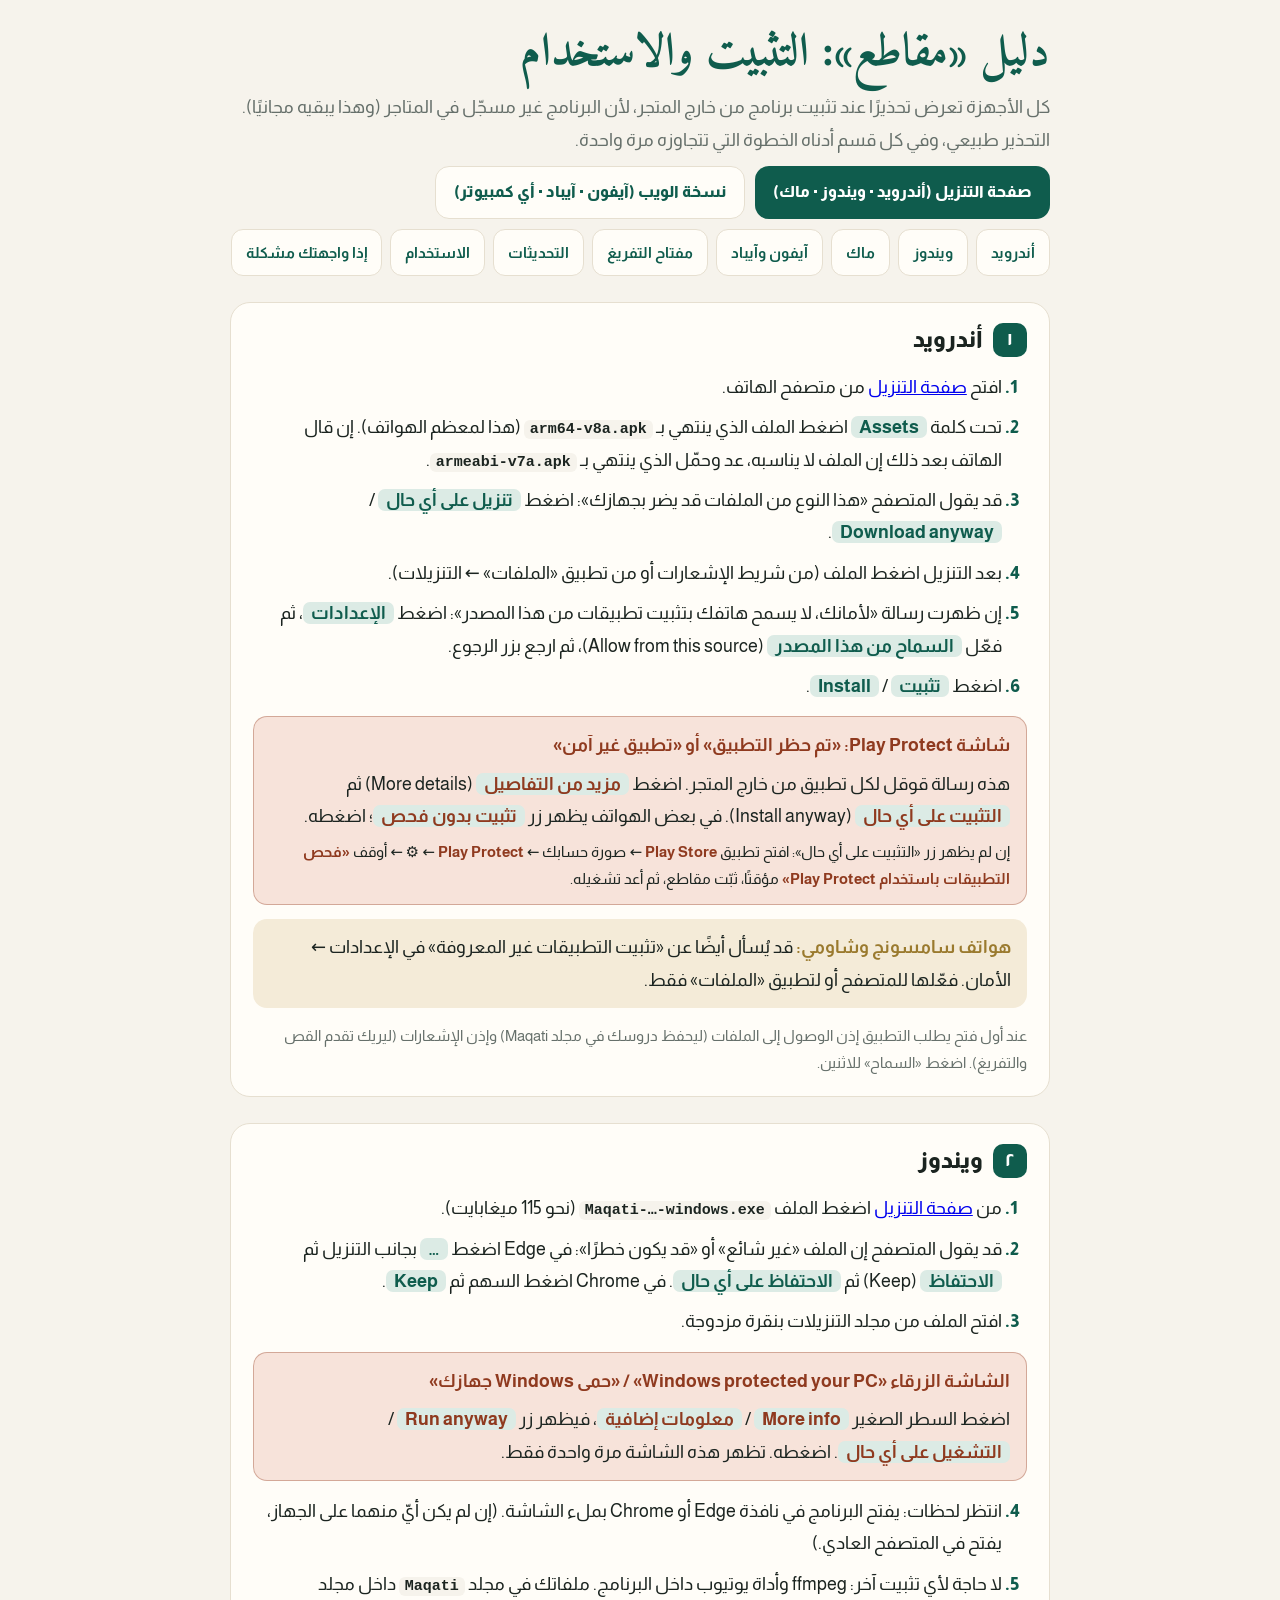
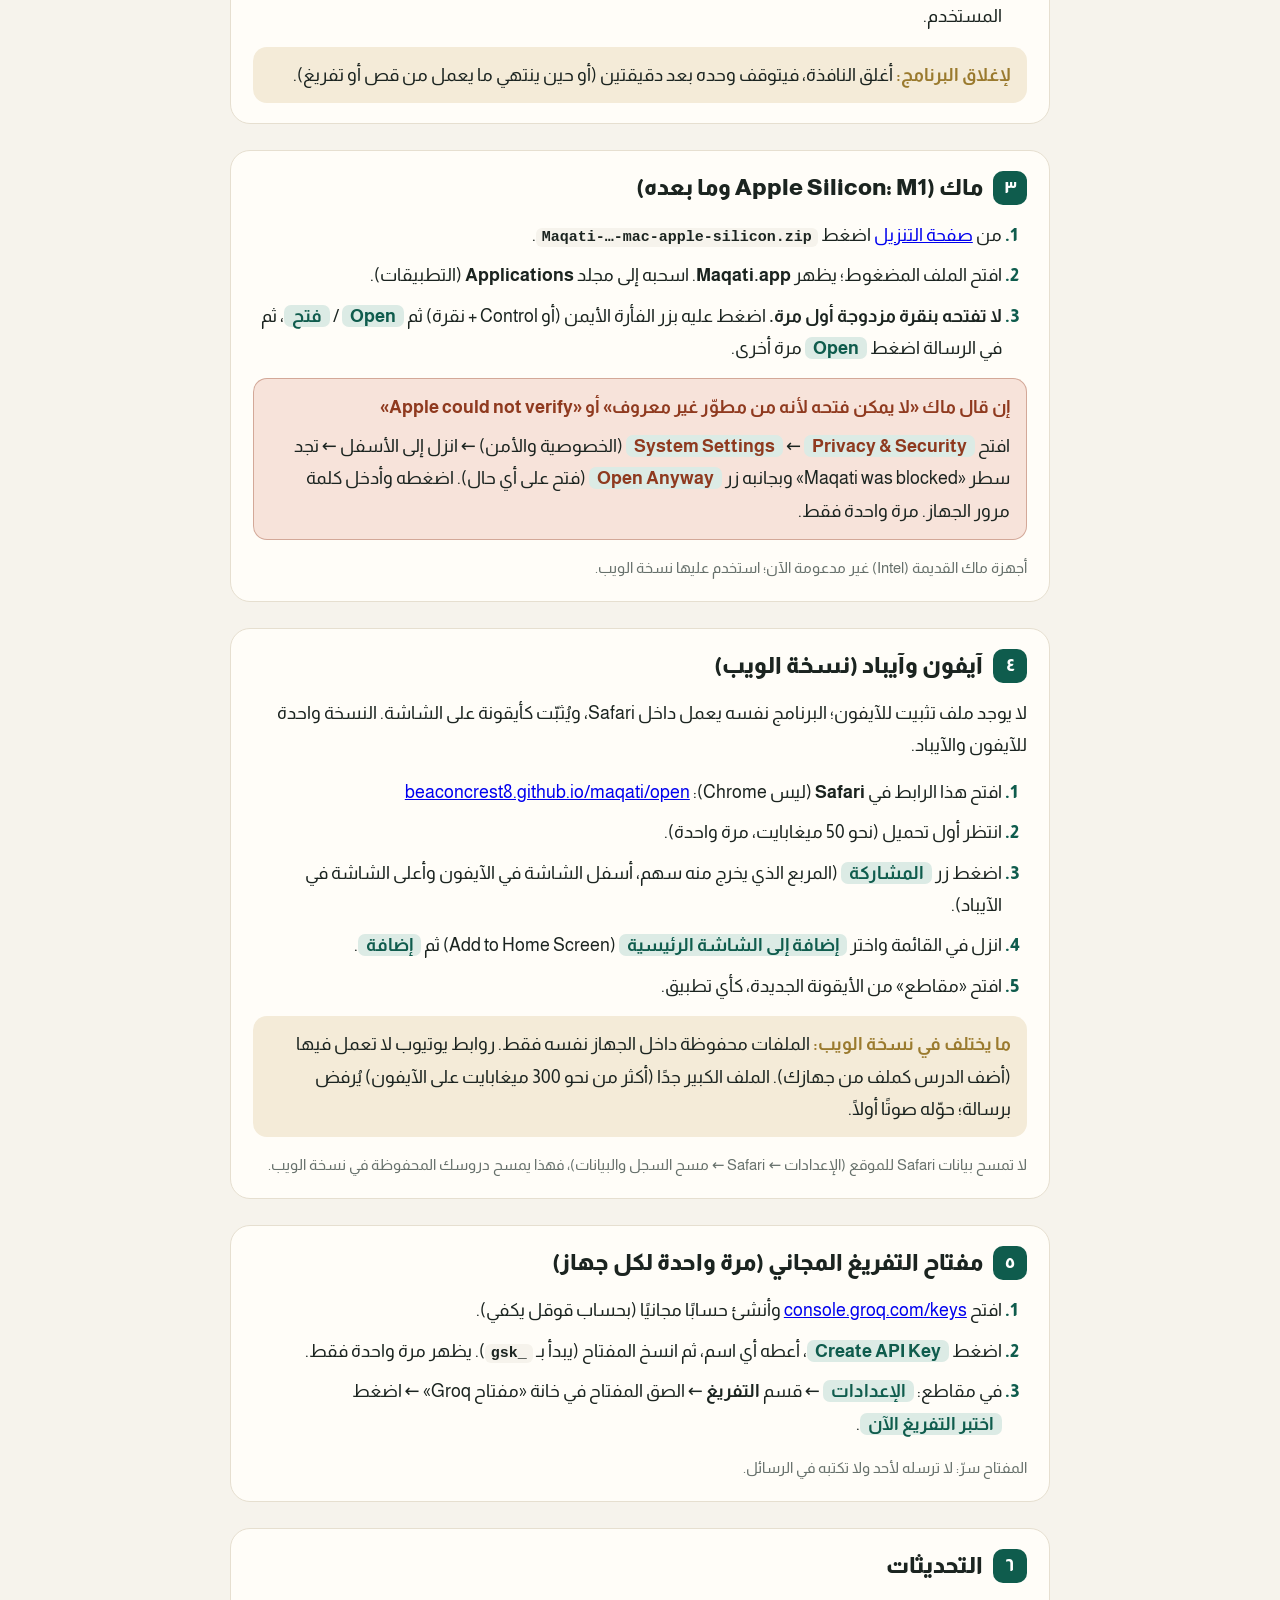
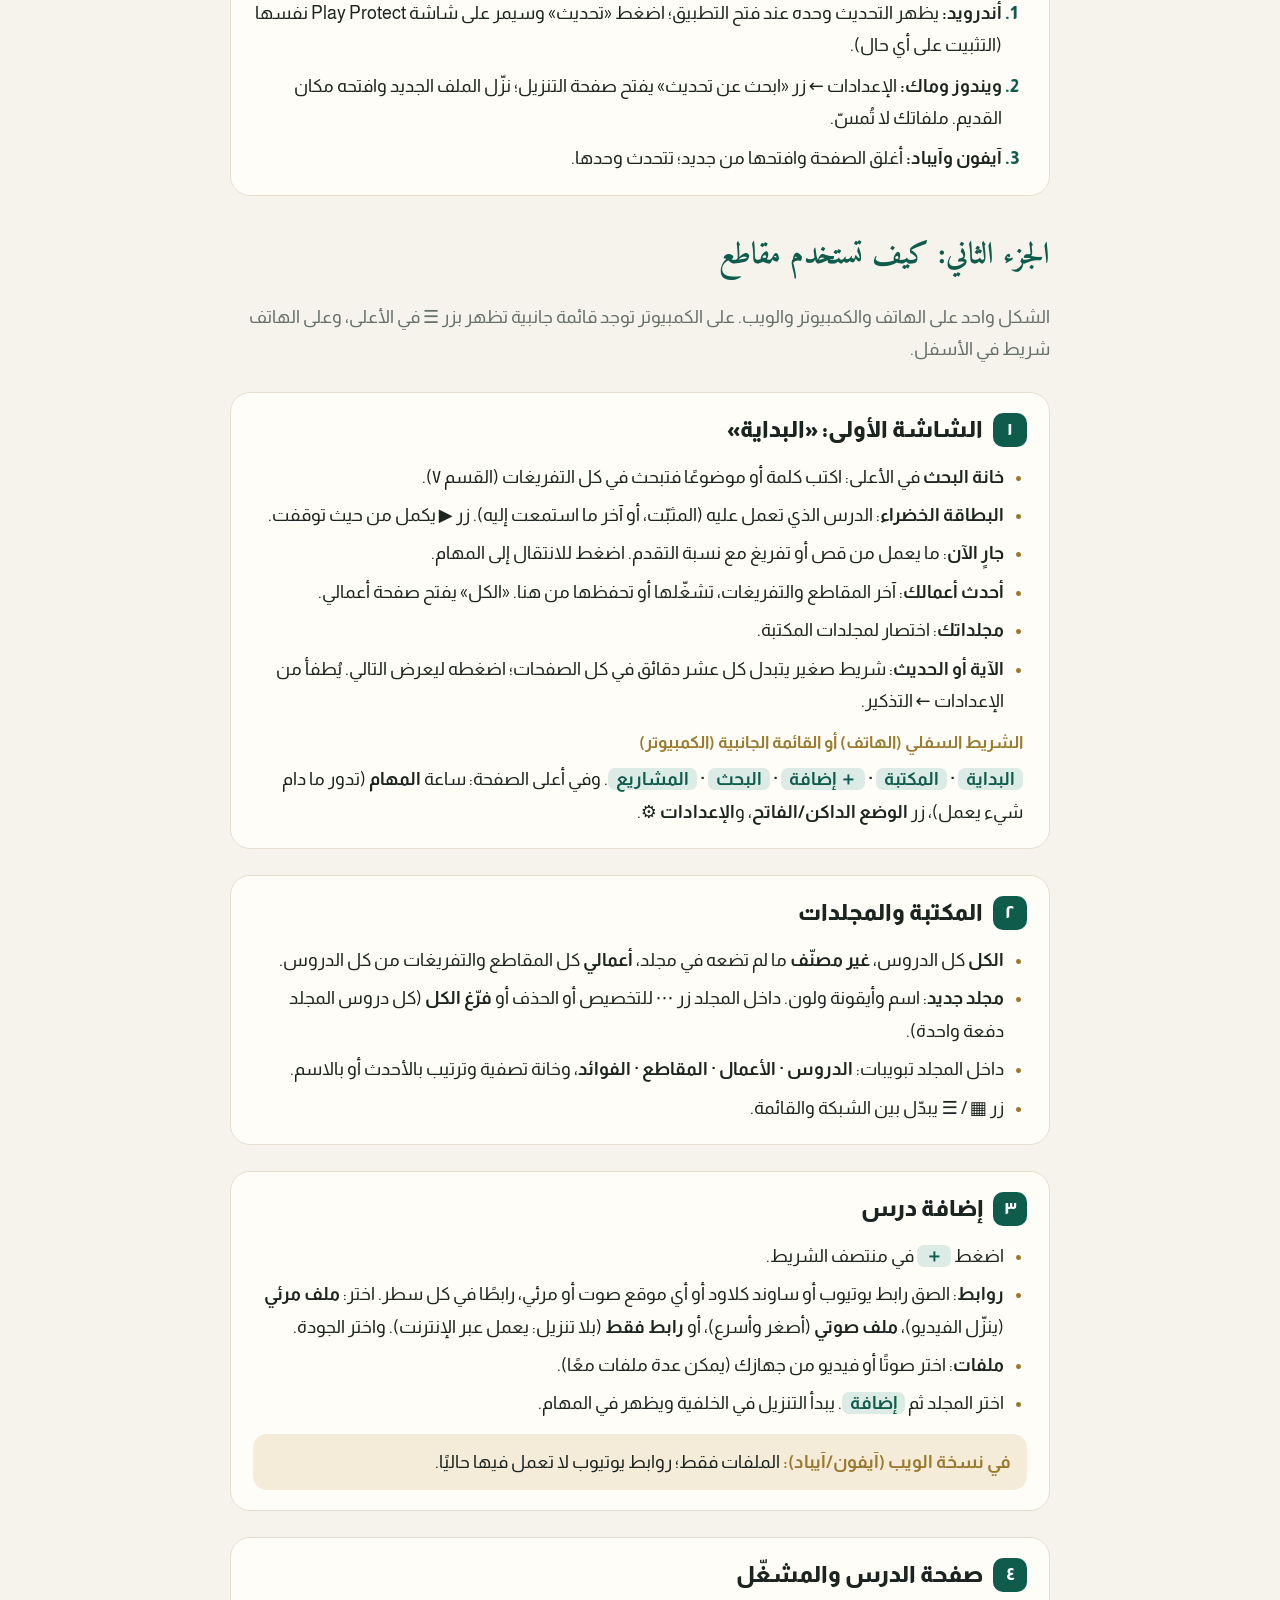
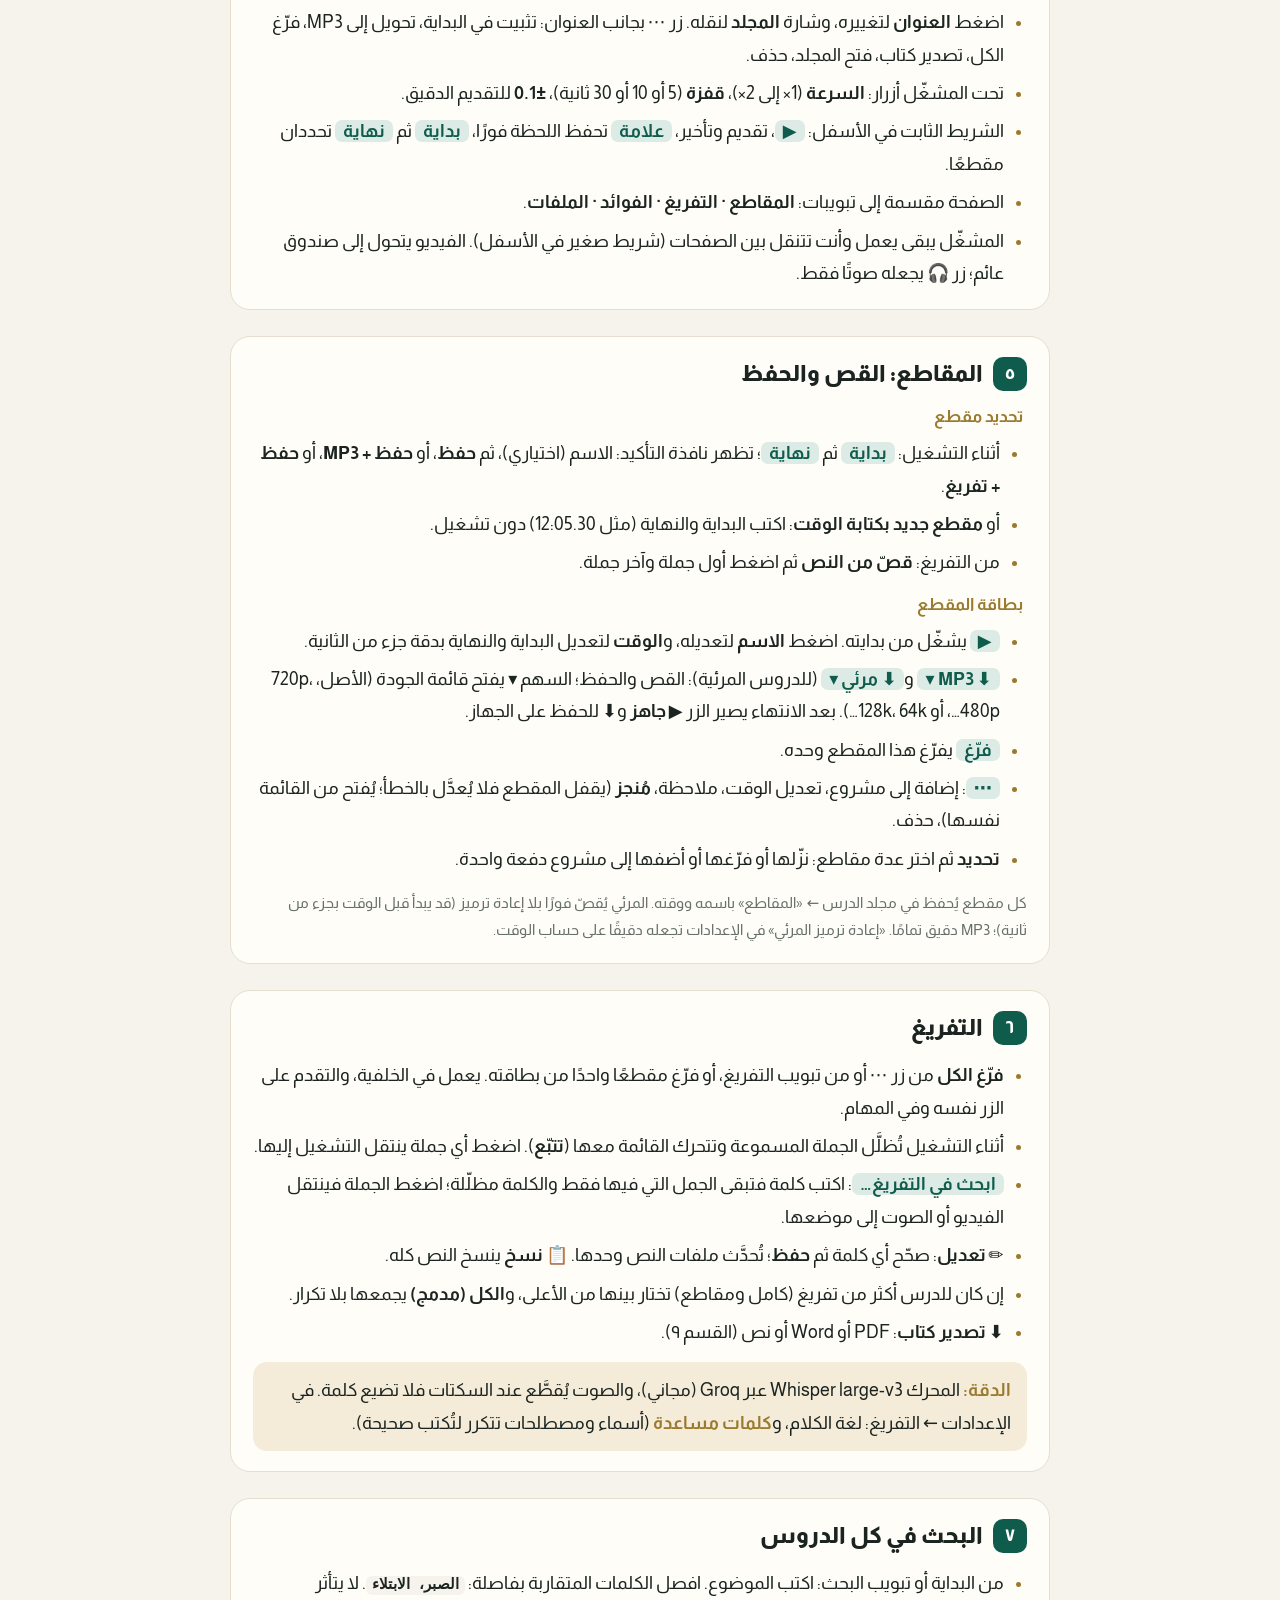
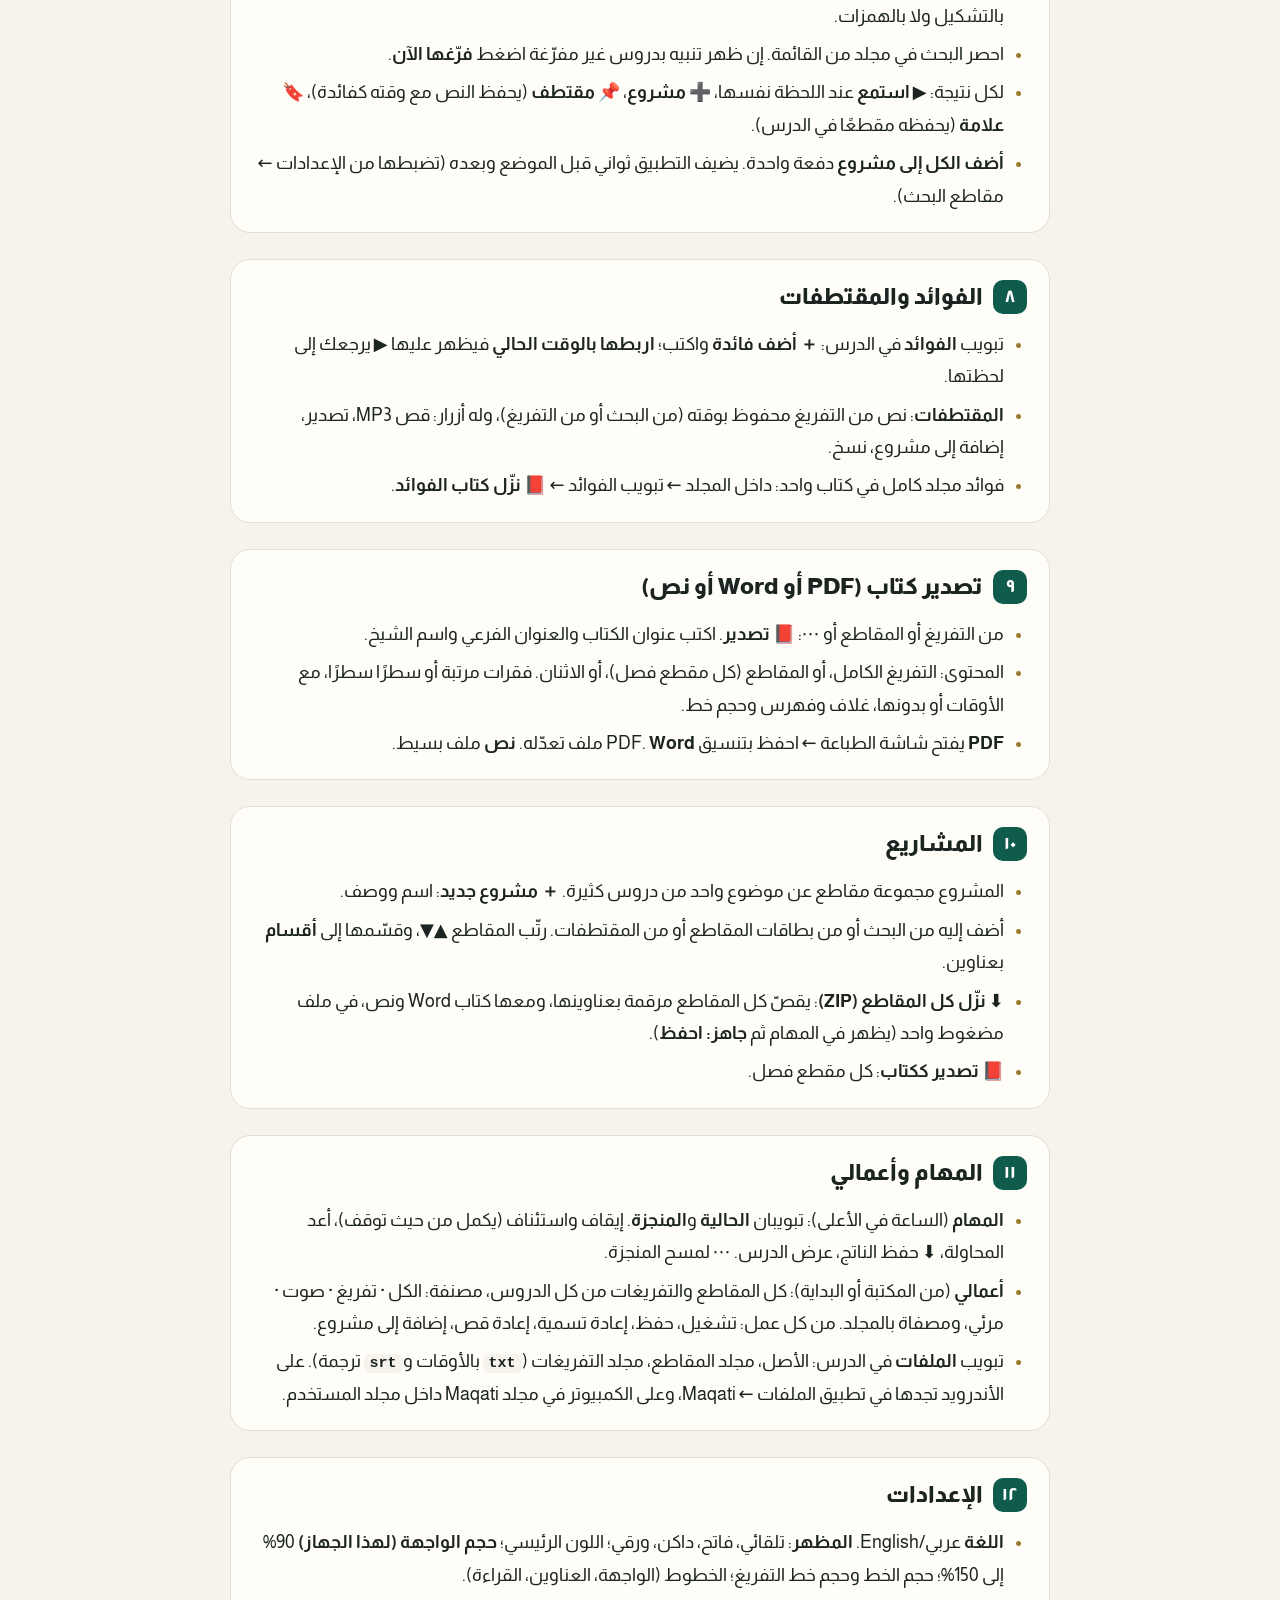
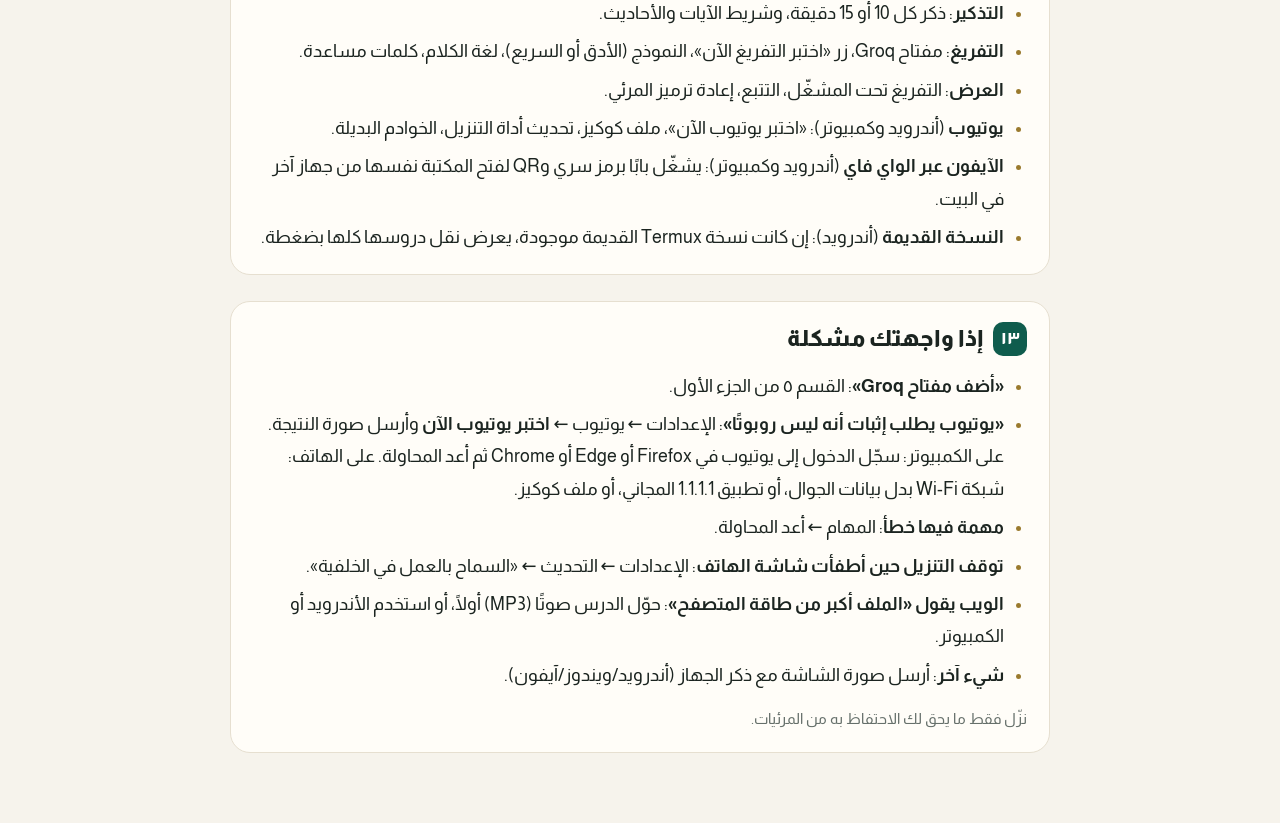
==== guide/index.html @ 5a67d8af "The install and usage guide, published at /guide/ Co-Authored-By: Claude Fable 5.1 <noreply@anthropi" ====
<!doctype html>
<html lang="ar" dir="rtl">
<head>
<meta charset="utf-8">
<meta name="viewport" content="width=device-width, initial-scale=1, viewport-fit=cover">
<link rel="icon" href="../open/static/icon-192.png">
<title>دليل مقاطع</title>
<link rel="stylesheet" href="https://fonts.googleapis.com/css2?family=Almarai:wght@400;700;800&family=Amiri:wght@700&display=swap">
<style>
html,body{margin:0}

/* layout: one reading column; one chapter per device, each a numbered list of taps, with the "warning screens" called out in their own boxes */
:root{--bg:#F6F3EC;--card:#FFFDF8;--ink:#1B2420;--mute:#66706B;--line:#E6DFD0;--acc:#0F5C4D;--acc-soft:#DCEBE5;--gold:#9A7A2E;--gold-soft:#F4EBD8;--warn:#8F3A1F;--warn-soft:#F7E3DA;
  --ui:"Almarai",system-ui,sans-serif;--disp:"Amiri","Traditional Arabic",serif;color-scheme:light}
body{background:var(--bg);color:var(--ink);font:400 18px/1.8 var(--ui);direction:rtl}
.wrap{max-width:820px;margin:0 auto;padding-block:26px 70px;padding-left:max(16px,env(safe-area-inset-left,0px));padding-right:max(16px,env(safe-area-inset-right,0px));display:grid;gap:26px}
h1{margin:0;font:700 clamp(32px,6vw,46px)/1.2 var(--disp);color:var(--acc);text-wrap:balance}
h2{margin:0;font:800 23px/1.3 var(--ui);display:flex;align-items:center;gap:10px}
h2 .n{width:34px;height:34px;border-radius:10px;background:var(--acc);color:#fff;display:grid;place-items:center;font-size:17px;flex:none}
h3{margin:0;font:700 17px/1.4 var(--ui);color:var(--gold)}
p{margin:0}.mute{color:var(--mute)}
.nav{display:flex;flex-wrap:wrap;gap:8px}
.nav a{padding:9px 14px;border-radius:12px;background:var(--card);border:1px solid var(--line);color:var(--acc);text-decoration:none;font-weight:700;font-size:15px}
section{background:var(--card);border:1px solid var(--line);border-radius:20px;padding:20px 22px;display:grid;gap:14px;scroll-margin-top:16px}
ol{margin:0;padding-inline-start:1.4em;display:grid;gap:8px}
ol li::marker{color:var(--acc);font-weight:800}
b.k{background:var(--acc-soft);color:var(--acc);border-radius:7px;padding:1px 8px;font-weight:700;white-space:nowrap}
.warn{background:var(--warn-soft);border:1px solid color-mix(in srgb,var(--warn) 35%,transparent);border-radius:14px;padding:12px 16px;display:grid;gap:6px}
.warn b{color:var(--warn)}
.tip{background:var(--gold-soft);border-radius:14px;padding:12px 16px}
.tip b{color:var(--gold)}
.btn{display:inline-flex;align-items:center;gap:8px;padding:11px 18px;border-radius:14px;background:var(--acc);color:#fff;text-decoration:none;font-weight:800;font-size:16px}
h2.part{font:700 30px/1.3 var(--disp);color:var(--acc);margin-top:14px}
h3{display:flex;align-items:center;gap:8px}
.sub{display:grid;gap:8px;padding-inline-start:4px}
ul{margin:0;padding-inline-start:1.3em;display:grid;gap:6px}
ul li::marker{color:var(--gold)}
.btn.alt{background:var(--card);color:var(--acc);border:1px solid var(--line)}
.btns{display:flex;flex-wrap:wrap;gap:10px}
code{font:600 15px ui-monospace,monospace;direction:ltr;unicode-bidi:isolate;background:var(--bg);padding:1px 6px;border-radius:6px}
.small{font-size:15px}
</style>
</head>
<body>
<div class="wrap">
<header style="display:grid;gap:10px">
  <h1>دليل «مقاطع»: التثبيت والاستخدام</h1>
  <p class="mute">كل الأجهزة تعرض تحذيرًا عند تثبيت برنامج من خارج المتجر، لأن البرنامج غير مسجّل في المتاجر (وهذا يبقيه مجانيًا). التحذير طبيعي، وفي كل قسم أدناه الخطوة التي تتجاوزه مرة واحدة.</p>
  <div class="btns"><a class="btn" href="https://github.com/beaconcrest8/maqati/releases/latest">صفحة التنزيل (أندرويد · ويندوز · ماك)</a><a class="btn alt" href="https://beaconcrest8.github.io/maqati/open/">نسخة الويب (آيفون · آيباد · أي كمبيوتر)</a></div>
  <nav class="nav"><a href="#android">أندرويد</a><a href="#windows">ويندوز</a><a href="#mac">ماك</a><a href="#iphone">آيفون وآيباد</a><a href="#groq">مفتاح التفريغ</a><a href="#update">التحديثات</a><a href="#use">الاستخدام</a><a href="#tips">إذا واجهتك مشكلة</a></nav>
</header>

<section id="android">
  <h2><span class="n">١</span>أندرويد</h2>
  <ol>
    <li>افتح <a href="https://github.com/beaconcrest8/maqati/releases/latest">صفحة التنزيل</a> من متصفح الهاتف.</li>
    <li>تحت كلمة <b class="k">Assets</b> اضغط الملف الذي ينتهي بـ <code>arm64-v8a.apk</code> (هذا لمعظم الهواتف). إن قال الهاتف بعد ذلك إن الملف لا يناسبه، عد وحمّل الذي ينتهي بـ <code>armeabi-v7a.apk</code>.</li>
    <li>قد يقول المتصفح «هذا النوع من الملفات قد يضر بجهازك»: اضغط <b class="k">تنزيل على أي حال</b> / <b class="k">Download anyway</b>.</li>
    <li>بعد التنزيل اضغط الملف (من شريط الإشعارات أو من تطبيق «الملفات» ← التنزيلات).</li>
    <li>إن ظهرت رسالة «لأمانك، لا يسمح هاتفك بتثبيت تطبيقات من هذا المصدر»: اضغط <b class="k">الإعدادات</b>، ثم فعّل <b class="k">السماح من هذا المصدر</b> (Allow from this source)، ثم ارجع بزر الرجوع.</li>
    <li>اضغط <b class="k">تثبيت</b> / <b class="k">Install</b>.</li>
  </ol>
  <div class="warn"><b>شاشة Play Protect: «تم حظر التطبيق» أو «تطبيق غير آمن»</b>
    <p>هذه رسالة قوقل لكل تطبيق من خارج المتجر. اضغط <b class="k">مزيد من التفاصيل</b> (More details) ثم <b class="k">التثبيت على أي حال</b> (Install anyway). في بعض الهواتف يظهر زر <b class="k">تثبيت بدون فحص</b>؛ اضغطه.</p>
    <p class="small">إن لم يظهر زر «التثبيت على أي حال»: افتح تطبيق <b>Play Store</b> ← صورة حسابك ← <b>Play Protect</b> ← ⚙️ ← أوقف <b>«فحص التطبيقات باستخدام Play Protect»</b> مؤقتًا، ثبّت مقاطع، ثم أعد تشغيله.</p></div>
  <div class="tip"><b>هواتف سامسونج وشاومي:</b> قد يُسأل أيضًا عن «تثبيت التطبيقات غير المعروفة» في الإعدادات ← الأمان. فعّلها للمتصفح أو لتطبيق «الملفات» فقط.</div>
  <p class="small mute">عند أول فتح يطلب التطبيق إذن الوصول إلى الملفات (ليحفظ دروسك في مجلد Maqati) وإذن الإشعارات (ليريك تقدم القص والتفريغ). اضغط «السماح» للاثنين.</p>
</section>

<section id="windows">
  <h2><span class="n">٢</span>ويندوز</h2>
  <ol>
    <li>من <a href="https://github.com/beaconcrest8/maqati/releases/latest">صفحة التنزيل</a> اضغط الملف <code>Maqati-…-windows.exe</code> (نحو 115 ميغابايت).</li>
    <li>قد يقول المتصفح إن الملف «غير شائع» أو «قد يكون خطرًا»: في Edge اضغط <b class="k">…</b> بجانب التنزيل ثم <b class="k">الاحتفاظ</b> (Keep) ثم <b class="k">الاحتفاظ على أي حال</b>. في Chrome اضغط السهم ثم <b class="k">Keep</b>.</li>
    <li>افتح الملف من مجلد التنزيلات بنقرة مزدوجة.</li>
  </ol>
  <div class="warn"><b>الشاشة الزرقاء «Windows protected your PC» / «حمى Windows جهازك»</b>
    <p>اضغط السطر الصغير <b class="k">More info</b> / <b class="k">معلومات إضافية</b>، فيظهر زر <b class="k">Run anyway</b> / <b class="k">التشغيل على أي حال</b>. اضغطه. تظهر هذه الشاشة مرة واحدة فقط.</p></div>
  <ol start="4">
    <li>انتظر لحظات: يفتح البرنامج في نافذة Edge أو Chrome بملء الشاشة. (إن لم يكن أيّ منهما على الجهاز، يفتح في المتصفح العادي.)</li>
    <li>لا حاجة لأي تثبيت آخر: ffmpeg وأداة يوتيوب داخل البرنامج. ملفاتك في مجلد <code>Maqati</code> داخل مجلد المستخدم.</li>
  </ol>
  <div class="tip"><b>لإغلاق البرنامج:</b> أغلق النافذة، فيتوقف وحده بعد دقيقتين (أو حين ينتهي ما يعمل من قص أو تفريغ).</div>
</section>

<section id="mac">
  <h2><span class="n">٣</span>ماك (Apple Silicon: M1 وما بعده)</h2>
  <ol>
    <li>من <a href="https://github.com/beaconcrest8/maqati/releases/latest">صفحة التنزيل</a> اضغط <code>Maqati-…-mac-apple-silicon.zip</code>.</li>
    <li>افتح الملف المضغوط؛ يظهر <b>Maqati.app</b>. اسحبه إلى مجلد <b>Applications</b> (التطبيقات).</li>
    <li><b>لا تفتحه بنقرة مزدوجة أول مرة.</b> اضغط عليه بزر الفأرة الأيمن (أو Control + نقرة) ثم <b class="k">Open</b> / <b class="k">فتح</b>، ثم في الرسالة اضغط <b class="k">Open</b> مرة أخرى.</li>
  </ol>
  <div class="warn"><b>إن قال ماك «لا يمكن فتحه لأنه من مطوّر غير معروف» أو «Apple could not verify»</b>
    <p>افتح <b class="k">System Settings</b> ← <b class="k">Privacy &amp; Security</b> (الخصوصية والأمن) ← انزل إلى الأسفل ← تجد سطر «Maqati was blocked» وبجانبه زر <b class="k">Open Anyway</b> (فتح على أي حال). اضغطه وأدخل كلمة مرور الجهاز. مرة واحدة فقط.</p></div>
  <p class="small mute">أجهزة ماك القديمة (Intel) غير مدعومة الآن؛ استخدم عليها نسخة الويب.</p>
</section>

<section id="iphone">
  <h2><span class="n">٤</span>آيفون وآيباد (نسخة الويب)</h2>
  <p>لا يوجد ملف تثبيت للآيفون؛ البرنامج نفسه يعمل داخل Safari، ويُثبّت كأيقونة على الشاشة. النسخة واحدة للآيفون والآيباد.</p>
  <ol>
    <li>افتح هذا الرابط في <b>Safari</b> (ليس Chrome): <a href="https://beaconcrest8.github.io/maqati/open/">beaconcrest8.github.io/maqati/open</a></li>
    <li>انتظر أول تحميل (نحو 50 ميغابايت، مرة واحدة).</li>
    <li>اضغط زر <b class="k">المشاركة</b> (المربع الذي يخرج منه سهم، أسفل الشاشة في الآيفون وأعلى الشاشة في الآيباد).</li>
    <li>انزل في القائمة واختر <b class="k">إضافة إلى الشاشة الرئيسية</b> (Add to Home Screen) ثم <b class="k">إضافة</b>.</li>
    <li>افتح «مقاطع» من الأيقونة الجديدة، كأي تطبيق.</li>
  </ol>
  <div class="tip"><b>ما يختلف في نسخة الويب:</b> الملفات محفوظة داخل الجهاز نفسه فقط. روابط يوتيوب لا تعمل فيها (أضف الدرس كملف من جهازك). الملف الكبير جدًا (أكثر من نحو 300 ميغابايت على الآيفون) يُرفض برسالة؛ حوّله صوتًا أولًا.</div>
  <p class="small mute">لا تمسح بيانات Safari للموقع (الإعدادات ← Safari ← مسح السجل والبيانات)، فهذا يمسح دروسك المحفوظة في نسخة الويب.</p>
</section>

<section id="groq">
  <h2><span class="n">٥</span>مفتاح التفريغ المجاني (مرة واحدة لكل جهاز)</h2>
  <ol>
    <li>افتح <a href="https://console.groq.com/keys">console.groq.com/keys</a> وأنشئ حسابًا مجانيًا (بحساب قوقل يكفي).</li>
    <li>اضغط <b class="k">Create API Key</b>، أعطه أي اسم، ثم انسخ المفتاح (يبدأ بـ <code>gsk_</code>). يظهر مرة واحدة فقط.</li>
    <li>في مقاطع: <b class="k">الإعدادات</b> ← قسم <b>التفريغ</b> ← الصق المفتاح في خانة «مفتاح Groq» ← اضغط <b class="k">اختبر التفريغ الآن</b>.</li>
  </ol>
  <p class="small mute">المفتاح سرّ: لا ترسله لأحد ولا تكتبه في الرسائل.</p>
</section>

<section id="update">
  <h2><span class="n">٦</span>التحديثات</h2>
  <ol>
    <li><b>أندرويد:</b> يظهر التحديث وحده عند فتح التطبيق؛ اضغط «تحديث» وسيمر على شاشة Play Protect نفسها (التثبيت على أي حال).</li>
    <li><b>ويندوز وماك:</b> الإعدادات ← زر «ابحث عن تحديث» يفتح صفحة التنزيل؛ نزّل الملف الجديد وافتحه مكان القديم. ملفاتك لا تُمسّ.</li>
    <li><b>آيفون وآيباد:</b> أغلق الصفحة وافتحها من جديد؛ تتحدث وحدها.</li>
  </ol>
</section>

<h2 class="part" id="use">الجزء الثاني: كيف تستخدم مقاطع</h2>
<p class="mute">الشكل واحد على الهاتف والكمبيوتر والويب. على الكمبيوتر توجد قائمة جانبية تظهر بزر ☰ في الأعلى، وعلى الهاتف شريط في الأسفل.</p>

<section id="u1">
  <h2><span class="n">١</span>الشاشة الأولى: «البداية»</h2>
  <ul>
    <li><b>خانة البحث</b> في الأعلى: اكتب كلمة أو موضوعًا فتبحث في كل التفريغات (القسم ٧).</li>
    <li><b>البطاقة الخضراء</b>: الدرس الذي تعمل عليه (المثبّت، أو آخر ما استمعت إليه). زر ▶ يكمل من حيث توقفت.</li>
    <li><b>جارٍ الآن</b>: ما يعمل من قص أو تفريغ مع نسبة التقدم. اضغط للانتقال إلى المهام.</li>
    <li><b>أحدث أعمالك</b>: آخر المقاطع والتفريغات، تشغّلها أو تحفظها من هنا. «الكل» يفتح صفحة أعمالي.</li>
    <li><b>مجلداتك</b>: اختصار لمجلدات المكتبة.</li>
    <li><b>الآية أو الحديث</b>: شريط صغير يتبدل كل عشر دقائق في كل الصفحات؛ اضغطه ليعرض التالي. يُطفأ من الإعدادات ← التذكير.</li>
  </ul>
  <div class="sub"><h3>الشريط السفلي (الهاتف) أو القائمة الجانبية (الكمبيوتر)</h3>
    <p><b class="k">البداية</b> · <b class="k">المكتبة</b> · <b class="k">＋ إضافة</b> · <b class="k">البحث</b> · <b class="k">المشاريع</b>. وفي أعلى الصفحة: ساعة <b>المهام</b> (تدور ما دام شيء يعمل)، زر <b>الوضع الداكن/الفاتح</b>، و<b>الإعدادات</b> ⚙️.</p></div>
</section>

<section id="u2">
  <h2><span class="n">٢</span>المكتبة والمجلدات</h2>
  <ul>
    <li><b>الكل</b> كل الدروس، <b>غير مصنّف</b> ما لم تضعه في مجلد، <b>أعمالي</b> كل المقاطع والتفريغات من كل الدروس.</li>
    <li><b>مجلد جديد</b>: اسم وأيقونة ولون. داخل المجلد زر ⋯ للتخصيص أو الحذف أو <b>فرّغ الكل</b> (كل دروس المجلد دفعة واحدة).</li>
    <li>داخل المجلد تبويبات: <b>الدروس</b> · <b>الأعمال</b> · <b>المقاطع</b> · <b>الفوائد</b>، وخانة تصفية وترتيب بالأحدث أو بالاسم.</li>
    <li>زر ▦ / ☰ يبدّل بين الشبكة والقائمة.</li>
  </ul>
</section>

<section id="u3">
  <h2><span class="n">٣</span>إضافة درس</h2>
  <ul>
    <li>اضغط <b class="k">＋</b> في منتصف الشريط.</li>
    <li><b>روابط</b>: الصق رابط يوتيوب أو ساوند كلاود أو أي موقع صوت أو مرئي، رابطًا في كل سطر. اختر: <b>ملف مرئي</b> (ينزّل الفيديو)، <b>ملف صوتي</b> (أصغر وأسرع)، أو <b>رابط فقط</b> (بلا تنزيل: يعمل عبر الإنترنت). واختر الجودة.</li>
    <li><b>ملفات</b>: اختر صوتًا أو فيديو من جهازك (يمكن عدة ملفات معًا).</li>
    <li>اختر المجلد ثم <b class="k">إضافة</b>. يبدأ التنزيل في الخلفية ويظهر في المهام.</li>
  </ul>
  <div class="tip"><b>في نسخة الويب (آيفون/آيباد):</b> الملفات فقط؛ روابط يوتيوب لا تعمل فيها حاليًا.</div>
</section>

<section id="u4">
  <h2><span class="n">٤</span>صفحة الدرس والمشغّل</h2>
  <ul>
    <li>اضغط <b>العنوان</b> لتغييره، وشارة <b>المجلد</b> لنقله. زر ⋯ بجانب العنوان: تثبيت في البداية، تحويل إلى MP3، فرّغ الكل، تصدير كتاب، فتح المجلد، حذف.</li>
    <li>تحت المشغّل أزرار: <b>السرعة</b> (1× إلى 2×)، <b>قفزة</b> (5 أو 10 أو 30 ثانية)، <b>±0.1</b> للتقديم الدقيق.</li>
    <li>الشريط الثابت في الأسفل: <b class="k">▶</b>، تقديم وتأخير، <b class="k">علامة</b> تحفظ اللحظة فورًا، <b class="k">بداية</b> ثم <b class="k">نهاية</b> تحددان مقطعًا.</li>
    <li>الصفحة مقسمة إلى تبويبات: <b>المقاطع</b> · <b>التفريغ</b> · <b>الفوائد</b> · <b>الملفات</b>.</li>
    <li>المشغّل يبقى يعمل وأنت تتنقل بين الصفحات (شريط صغير في الأسفل). الفيديو يتحول إلى صندوق عائم؛ زر 🎧 يجعله صوتًا فقط.</li>
  </ul>
</section>

<section id="u5">
  <h2><span class="n">٥</span>المقاطع: القص والحفظ</h2>
  <div class="sub"><h3>تحديد مقطع</h3>
    <ul>
      <li>أثناء التشغيل: <b class="k">بداية</b> ثم <b class="k">نهاية</b>؛ تظهر نافذة التأكيد: الاسم (اختياري)، ثم <b>حفظ</b>، أو <b>حفظ + MP3</b>، أو <b>حفظ + تفريغ</b>.</li>
      <li>أو <b>مقطع جديد بكتابة الوقت</b>: اكتب البداية والنهاية (مثل 12:05.30) دون تشغيل.</li>
      <li>من التفريغ: <b>قصّ من النص</b> ثم اضغط أول جملة وآخر جملة.</li>
    </ul></div>
  <div class="sub"><h3>بطاقة المقطع</h3>
    <ul>
      <li><b class="k">▶</b> يشغّل من بدايته. اضغط <b>الاسم</b> لتعديله، و<b>الوقت</b> لتعديل البداية والنهاية بدقة جزء من الثانية.</li>
      <li><b class="k">⬇ MP3 ▾</b> و<b class="k">⬇ مرئي ▾</b> (للدروس المرئية): القص والحفظ؛ السهم ▾ يفتح قائمة الجودة (الأصل، 720p، 480p…، أو 128k، 64k…). بعد الانتهاء يصير الزر <b>▶ جاهز</b> و⬇ للحفظ على الجهاز.</li>
      <li><b class="k">فرّغ</b> يفرّغ هذا المقطع وحده.</li>
      <li><b class="k">⋯</b>: إضافة إلى مشروع، تعديل الوقت، ملاحظة، <b>مُنجز</b> (يقفل المقطع فلا يُعدَّل بالخطأ؛ يُفتح من القائمة نفسها)، حذف.</li>
      <li><b>تحديد</b> ثم اختر عدة مقاطع: نزّلها أو فرّغها أو أضفها إلى مشروع دفعة واحدة.</li>
    </ul></div>
  <p class="small mute">كل مقطع يُحفظ في مجلد الدرس ← «المقاطع» باسمه ووقته. المرئي يُقصّ فورًا بلا إعادة ترميز (قد يبدأ قبل الوقت بجزء من ثانية)؛ MP3 دقيق تمامًا. «إعادة ترميز المرئي» في الإعدادات تجعله دقيقًا على حساب الوقت.</p>
</section>

<section id="u6">
  <h2><span class="n">٦</span>التفريغ</h2>
  <ul>
    <li><b>فرّغ الكل</b> من زر ⋯ أو من تبويب التفريغ، أو فرّغ مقطعًا واحدًا من بطاقته. يعمل في الخلفية، والتقدم على الزر نفسه وفي المهام.</li>
    <li>أثناء التشغيل تُظلَّل الجملة المسموعة وتتحرك القائمة معها (<b>تتبّع</b>). اضغط أي جملة ينتقل التشغيل إليها.</li>
    <li><b class="k">ابحث في التفريغ…</b>: اكتب كلمة فتبقى الجمل التي فيها فقط والكلمة مظلّلة؛ اضغط الجملة فينتقل الفيديو أو الصوت إلى موضعها.</li>
    <li><b>✏️ تعديل</b>: صحّح أي كلمة ثم <b>حفظ</b>؛ تُحدَّث ملفات النص وحدها. <b>📋 نسخ</b> ينسخ النص كله.</li>
    <li>إن كان للدرس أكثر من تفريغ (كامل ومقاطع) تختار بينها من الأعلى، و<b>الكل (مدمج)</b> يجمعها بلا تكرار.</li>
    <li><b>⬇ تصدير كتاب</b>: PDF أو Word أو نص (القسم ٩).</li>
  </ul>
  <div class="tip"><b>الدقة:</b> المحرك Whisper large-v3 عبر Groq (مجاني)، والصوت يُقطَّع عند السكتات فلا تضيع كلمة. في الإعدادات ← التفريغ: لغة الكلام، و<b>كلمات مساعدة</b> (أسماء ومصطلحات تتكرر لتُكتب صحيحة).</div>
</section>

<section id="u7">
  <h2><span class="n">٧</span>البحث في كل الدروس</h2>
  <ul>
    <li>من البداية أو تبويب البحث: اكتب الموضوع. افصل الكلمات المتقاربة بفاصلة: <code>الصبر، الابتلاء</code>. لا يتأثر بالتشكيل ولا بالهمزات.</li>
    <li>احصر البحث في مجلد من القائمة. إن ظهر تنبيه بدروس غير مفرّغة اضغط <b>فرّغها الآن</b>.</li>
    <li>لكل نتيجة: <b>▶ استمع</b> عند اللحظة نفسها، <b>➕ مشروع</b>، <b>📌 مقتطف</b> (يحفظ النص مع وقته كفائدة)، <b>🔖 علامة</b> (يحفظه مقطعًا في الدرس).</li>
    <li><b>أضف الكل إلى مشروع</b> دفعة واحدة. يضيف التطبيق ثواني قبل الموضع وبعده (تضبطها من الإعدادات ← مقاطع البحث).</li>
  </ul>
</section>

<section id="u8">
  <h2><span class="n">٨</span>الفوائد والمقتطفات</h2>
  <ul>
    <li>تبويب <b>الفوائد</b> في الدرس: <b>＋ أضف فائدة</b> واكتب؛ <b>اربطها بالوقت الحالي</b> فيظهر عليها ▶ يرجعك إلى لحظتها.</li>
    <li><b>المقتطفات</b>: نص من التفريغ محفوظ بوقته (من البحث أو من التفريغ)، وله أزرار: قص MP3، تصدير، إضافة إلى مشروع، نسخ.</li>
    <li>فوائد مجلد كامل في كتاب واحد: داخل المجلد ← تبويب الفوائد ← <b>📕 نزّل كتاب الفوائد</b>.</li>
  </ul>
</section>

<section id="u9">
  <h2><span class="n">٩</span>تصدير كتاب (PDF أو Word أو نص)</h2>
  <ul>
    <li>من التفريغ أو المقاطع أو ⋯: <b>📕 تصدير</b>. اكتب عنوان الكتاب والعنوان الفرعي واسم الشيخ.</li>
    <li>المحتوى: التفريغ الكامل، أو المقاطع (كل مقطع فصل)، أو الاثنان. فقرات مرتبة أو سطرًا سطرًا، مع الأوقات أو بدونها، غلاف وفهرس وحجم خط.</li>
    <li><b>PDF</b> يفتح شاشة الطباعة ← احفظ بتنسيق PDF. <b>Word</b> ملف تعدّله. <b>نص</b> ملف بسيط.</li>
  </ul>
</section>

<section id="u10">
  <h2><span class="n">١٠</span>المشاريع</h2>
  <ul>
    <li>المشروع مجموعة مقاطع عن موضوع واحد من دروس كثيرة. <b>＋ مشروع جديد</b>: اسم ووصف.</li>
    <li>أضف إليه من البحث أو من بطاقات المقاطع أو من المقتطفات. رتّب المقاطع ▲▼، وقسّمها إلى <b>أقسام</b> بعناوين.</li>
    <li><b>⬇ نزّل كل المقاطع (ZIP)</b>: يقصّ كل المقاطع مرقمة بعناوينها، ومعها كتاب Word ونص، في ملف مضغوط واحد (يظهر في المهام ثم <b>جاهز: احفظ</b>).</li>
    <li><b>📕 تصدير ككتاب</b>: كل مقطع فصل.</li>
  </ul>
</section>

<section id="u11">
  <h2><span class="n">١١</span>المهام وأعمالي</h2>
  <ul>
    <li><b>المهام</b> (الساعة في الأعلى): تبويبان <b>الحالية</b> و<b>المنجزة</b>. إيقاف واستئناف (يكمل من حيث توقف)، أعد المحاولة، ⬇ حفظ الناتج، عرض الدرس. ⋯ لمسح المنجزة.</li>
    <li><b>أعمالي</b> (من المكتبة أو البداية): كل المقاطع والتفريغات من كل الدروس، مصنفة: الكل · تفريغ · صوت · مرئي، ومصفاة بالمجلد. من كل عمل: تشغيل، حفظ، إعادة تسمية، إعادة قص، إضافة إلى مشروع.</li>
    <li>تبويب <b>الملفات</b> في الدرس: الأصل، مجلد المقاطع، مجلد التفريغات (<code>txt</code> بالأوقات و<code>srt</code> ترجمة). على الأندرويد تجدها في تطبيق الملفات ← Maqati، وعلى الكمبيوتر في مجلد Maqati داخل مجلد المستخدم.</li>
  </ul>
</section>

<section id="u12">
  <h2><span class="n">١٢</span>الإعدادات</h2>
  <ul>
    <li><b>اللغة</b> عربي/English. <b>المظهر</b>: تلقائي، فاتح، داكن، ورقي؛ اللون الرئيسي؛ <b>حجم الواجهة (لهذا الجهاز)</b> 90% إلى 150%؛ حجم الخط وحجم خط التفريغ؛ الخطوط (الواجهة، العناوين، القراءة).</li>
    <li><b>التذكير</b>: ذكر كل 10 أو 15 دقيقة، وشريط الآيات والأحاديث.</li>
    <li><b>التفريغ</b>: مفتاح Groq، زر «اختبر التفريغ الآن»، النموذج (الأدق أو السريع)، لغة الكلام، كلمات مساعدة.</li>
    <li><b>العرض</b>: التفريغ تحت المشغّل، التتبع، إعادة ترميز المرئي.</li>
    <li><b>يوتيوب</b> (أندرويد وكمبيوتر): «اختبر يوتيوب الآن»، ملف كوكيز، تحديث أداة التنزيل، الخوادم البديلة.</li>
    <li><b>الآيفون عبر الواي فاي</b> (أندرويد وكمبيوتر): يشغّل بابًا برمز سري وQR لفتح المكتبة نفسها من جهاز آخر في البيت.</li>
    <li><b>النسخة القديمة</b> (أندرويد): إن كانت نسخة Termux القديمة موجودة، يعرض نقل دروسها كلها بضغطة.</li>
  </ul>
</section>

<section id="tips">
  <h2><span class="n">١٣</span>إذا واجهتك مشكلة</h2>
  <ul>
    <li><b>«أضف مفتاح Groq»</b>: القسم ٥ من الجزء الأول.</li>
    <li><b>«يوتيوب يطلب إثبات أنه ليس روبوتًا»</b>: الإعدادات ← يوتيوب ← <b>اختبر يوتيوب الآن</b> وأرسل صورة النتيجة. على الكمبيوتر: سجّل الدخول إلى يوتيوب في Firefox أو Edge أو Chrome ثم أعد المحاولة. على الهاتف: شبكة Wi-Fi بدل بيانات الجوال، أو تطبيق 1.1.1.1 المجاني، أو ملف كوكيز.</li>
    <li><b>مهمة فيها خطأ</b>: المهام ← أعد المحاولة.</li>
    <li><b>توقف التنزيل حين أطفأت شاشة الهاتف</b>: الإعدادات ← التحديث ← «السماح بالعمل في الخلفية».</li>
    <li><b>الويب يقول «الملف أكبر من طاقة المتصفح»</b>: حوّل الدرس صوتًا (MP3) أولًا، أو استخدم الأندرويد أو الكمبيوتر.</li>
    <li><b>شيء آخر</b>: أرسل صورة الشاشة مع ذكر الجهاز (أندرويد/ويندوز/آيفون).</li>
  </ul>
  <p class="small mute">نزّل فقط ما يحق لك الاحتفاظ به من المرئيات.</p>
</section>
</div>
</body>
</html>
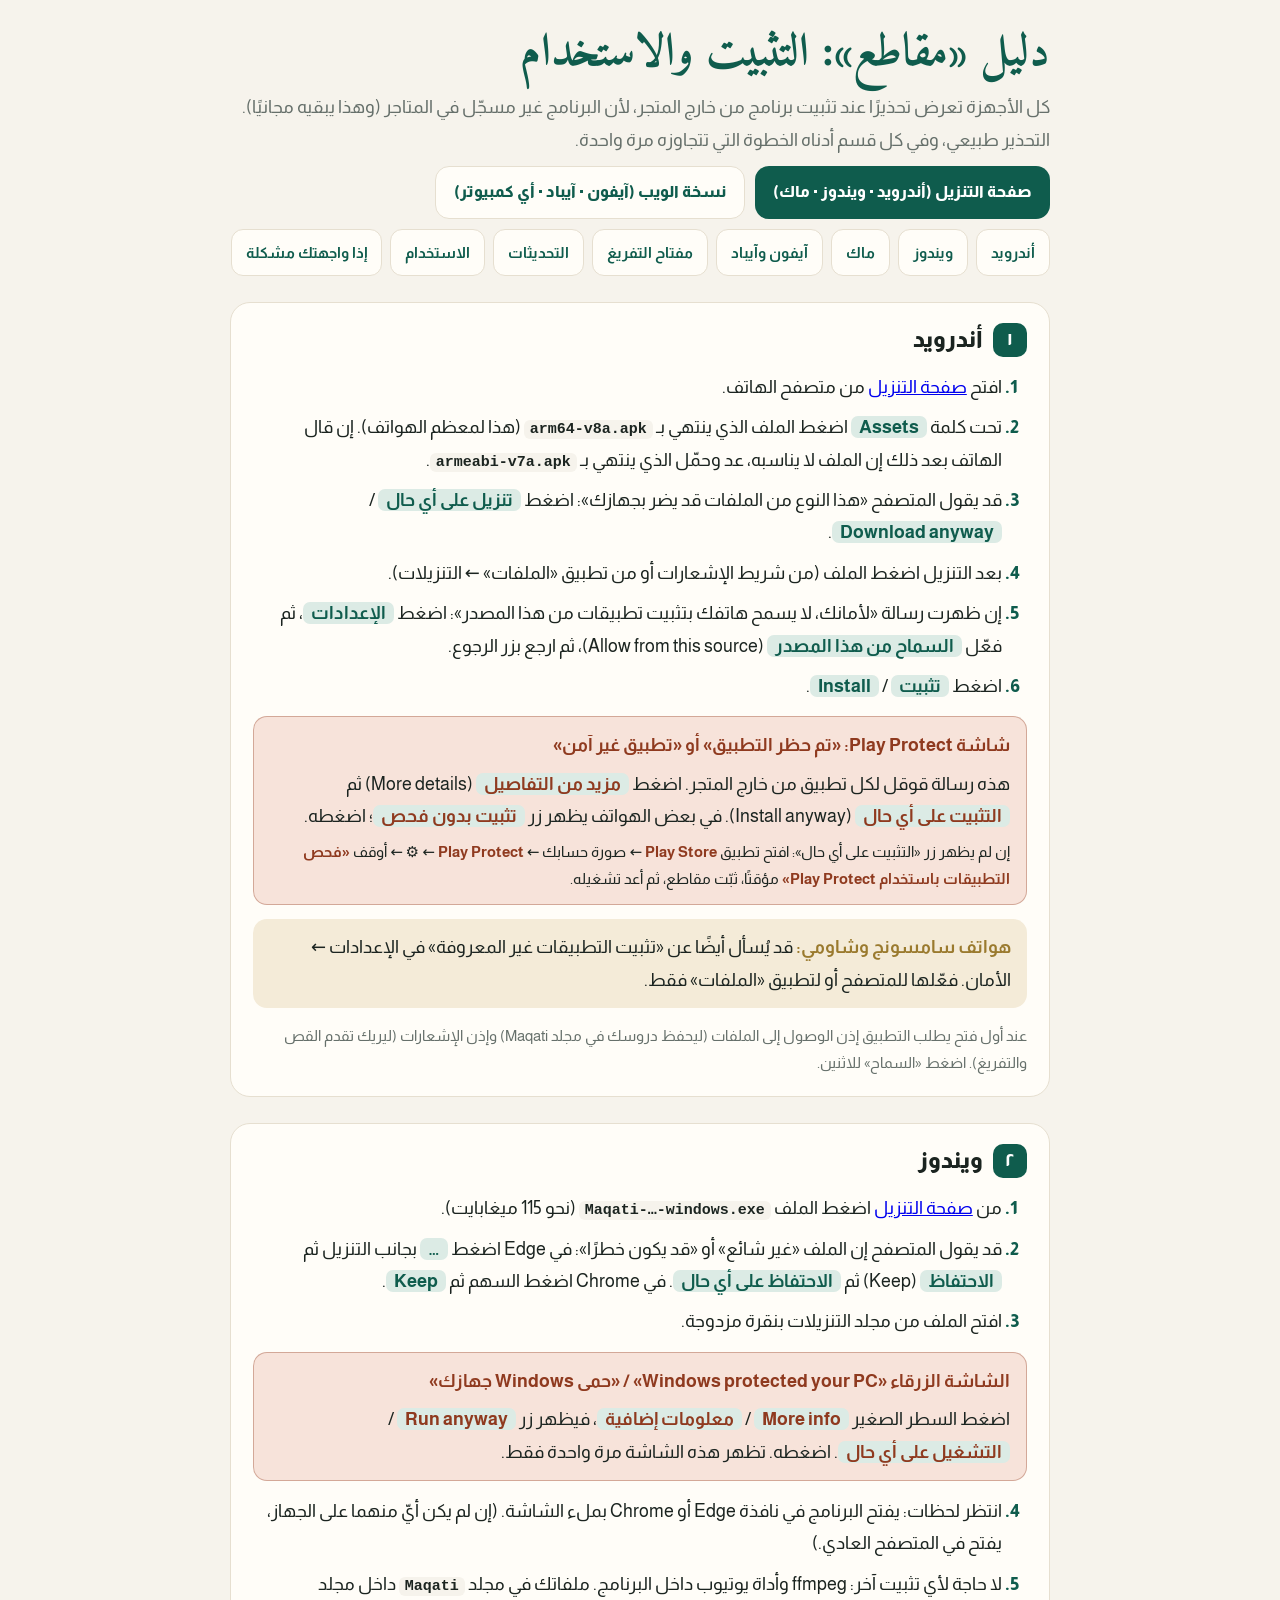
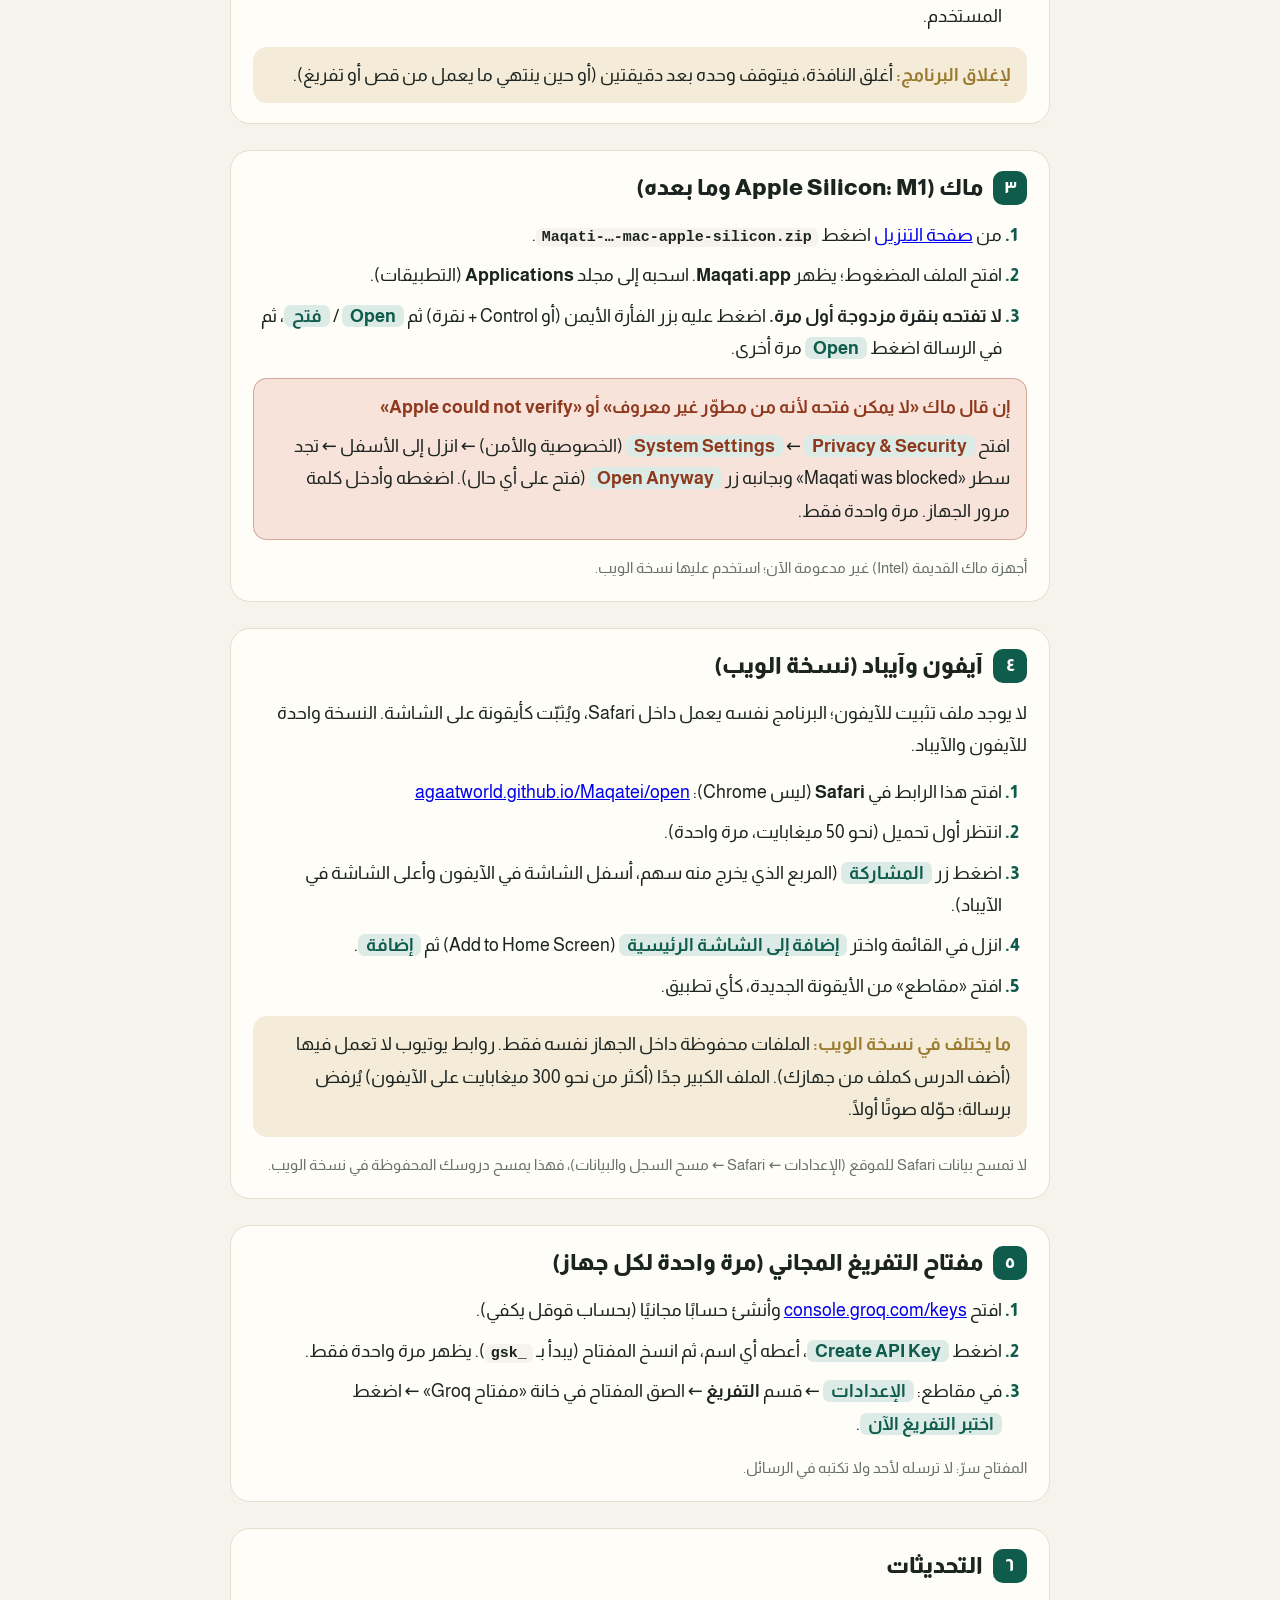
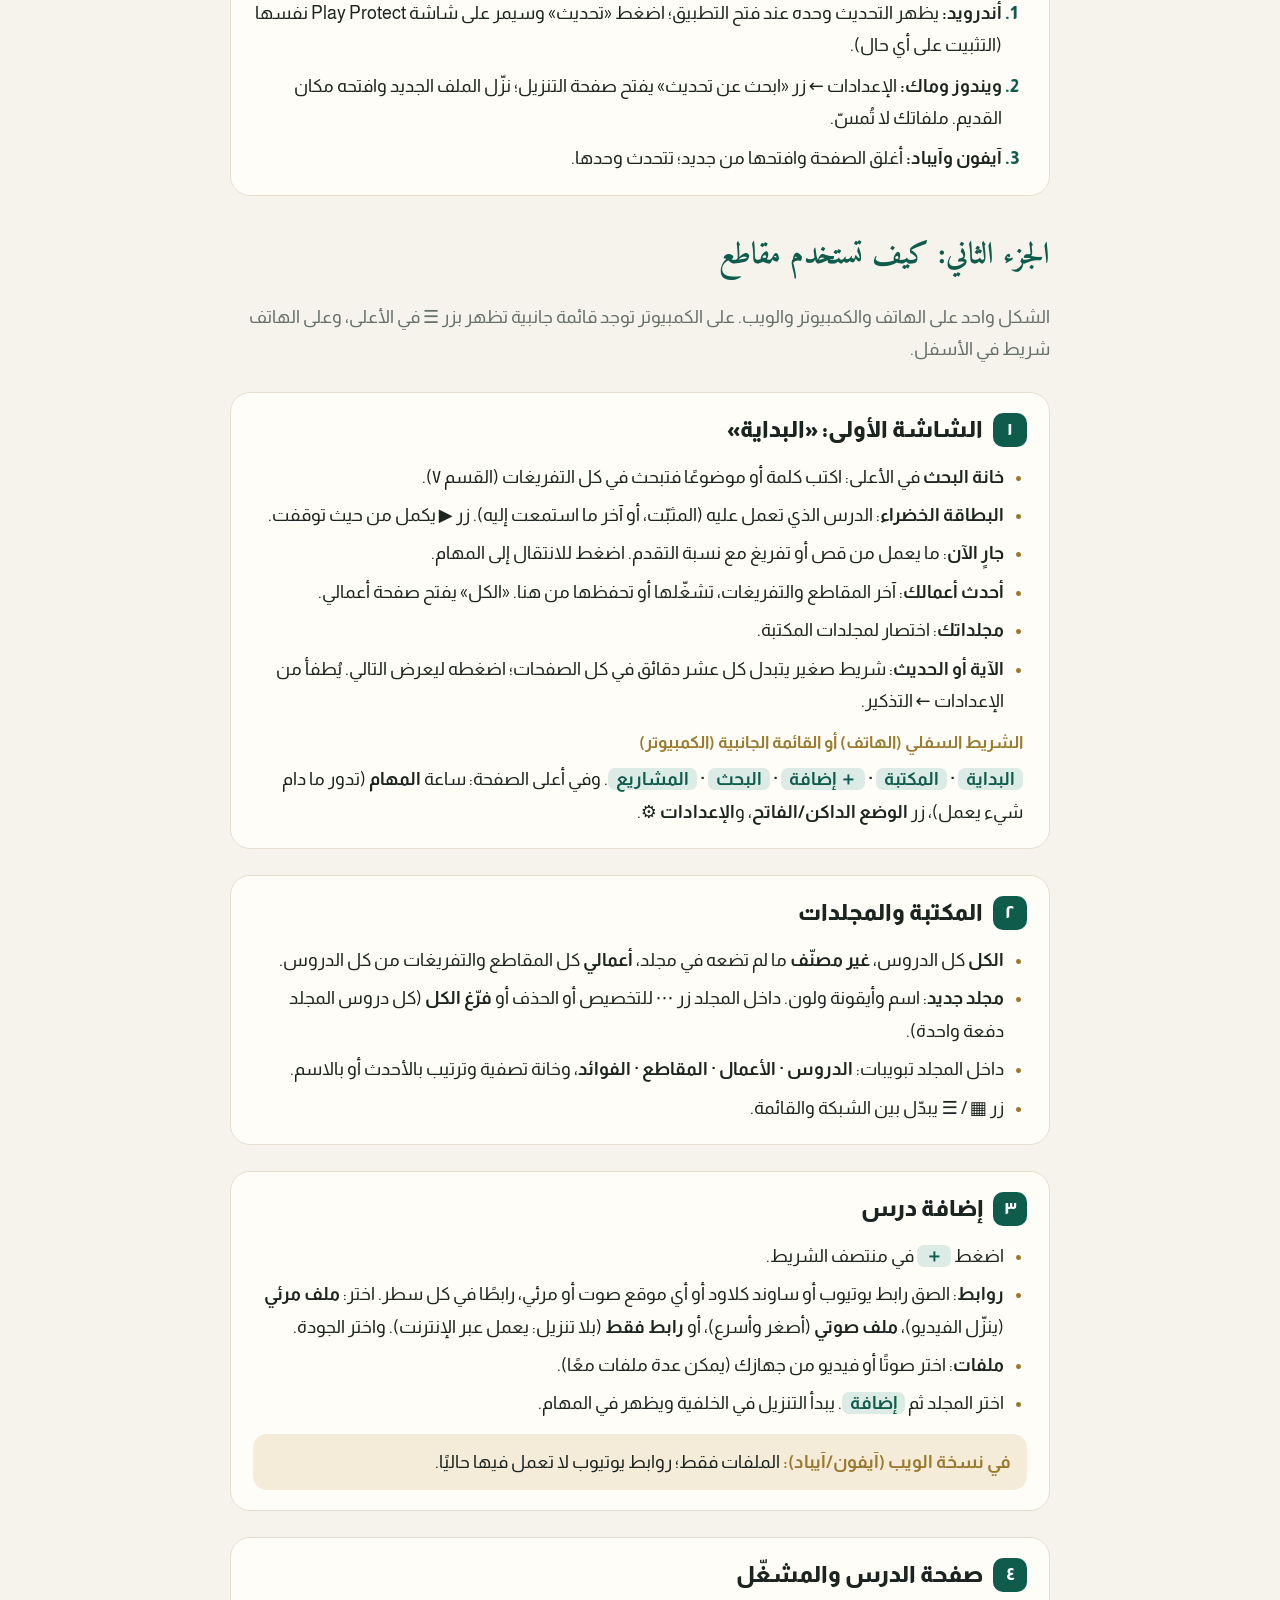
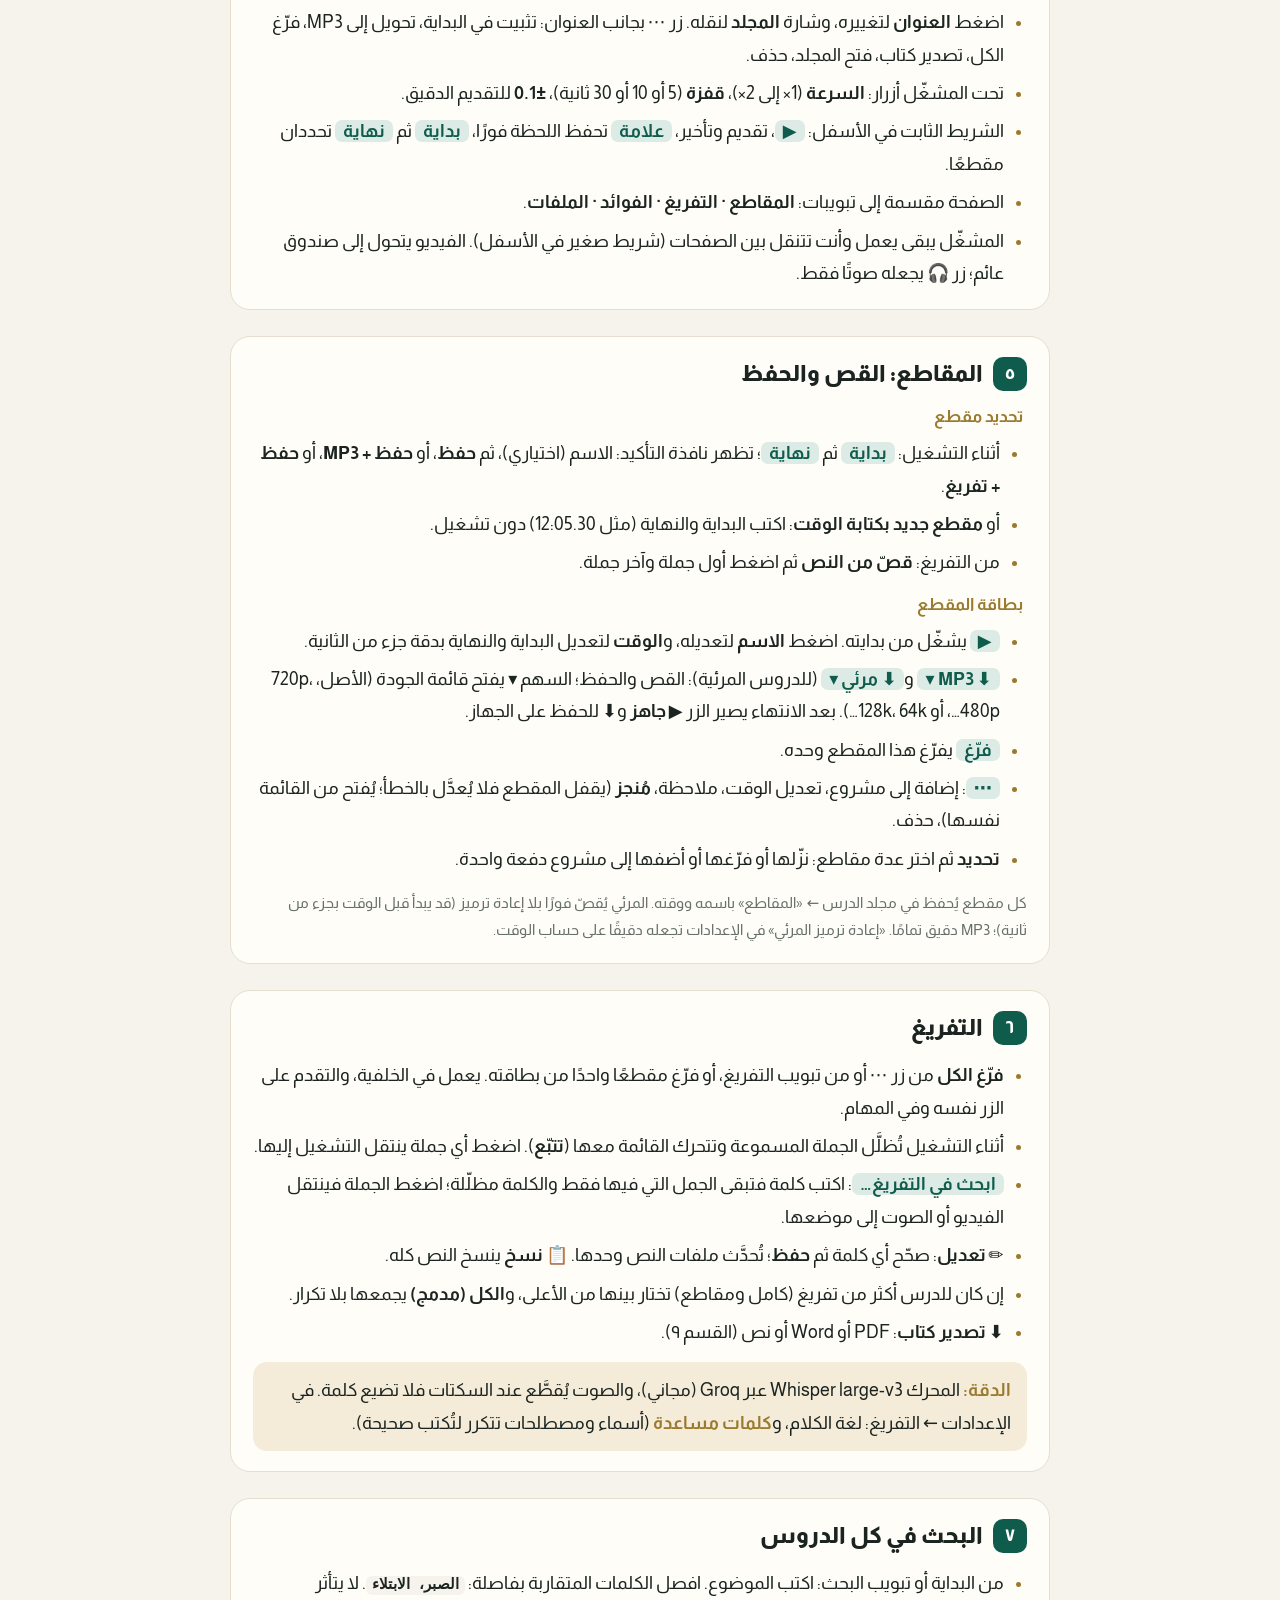
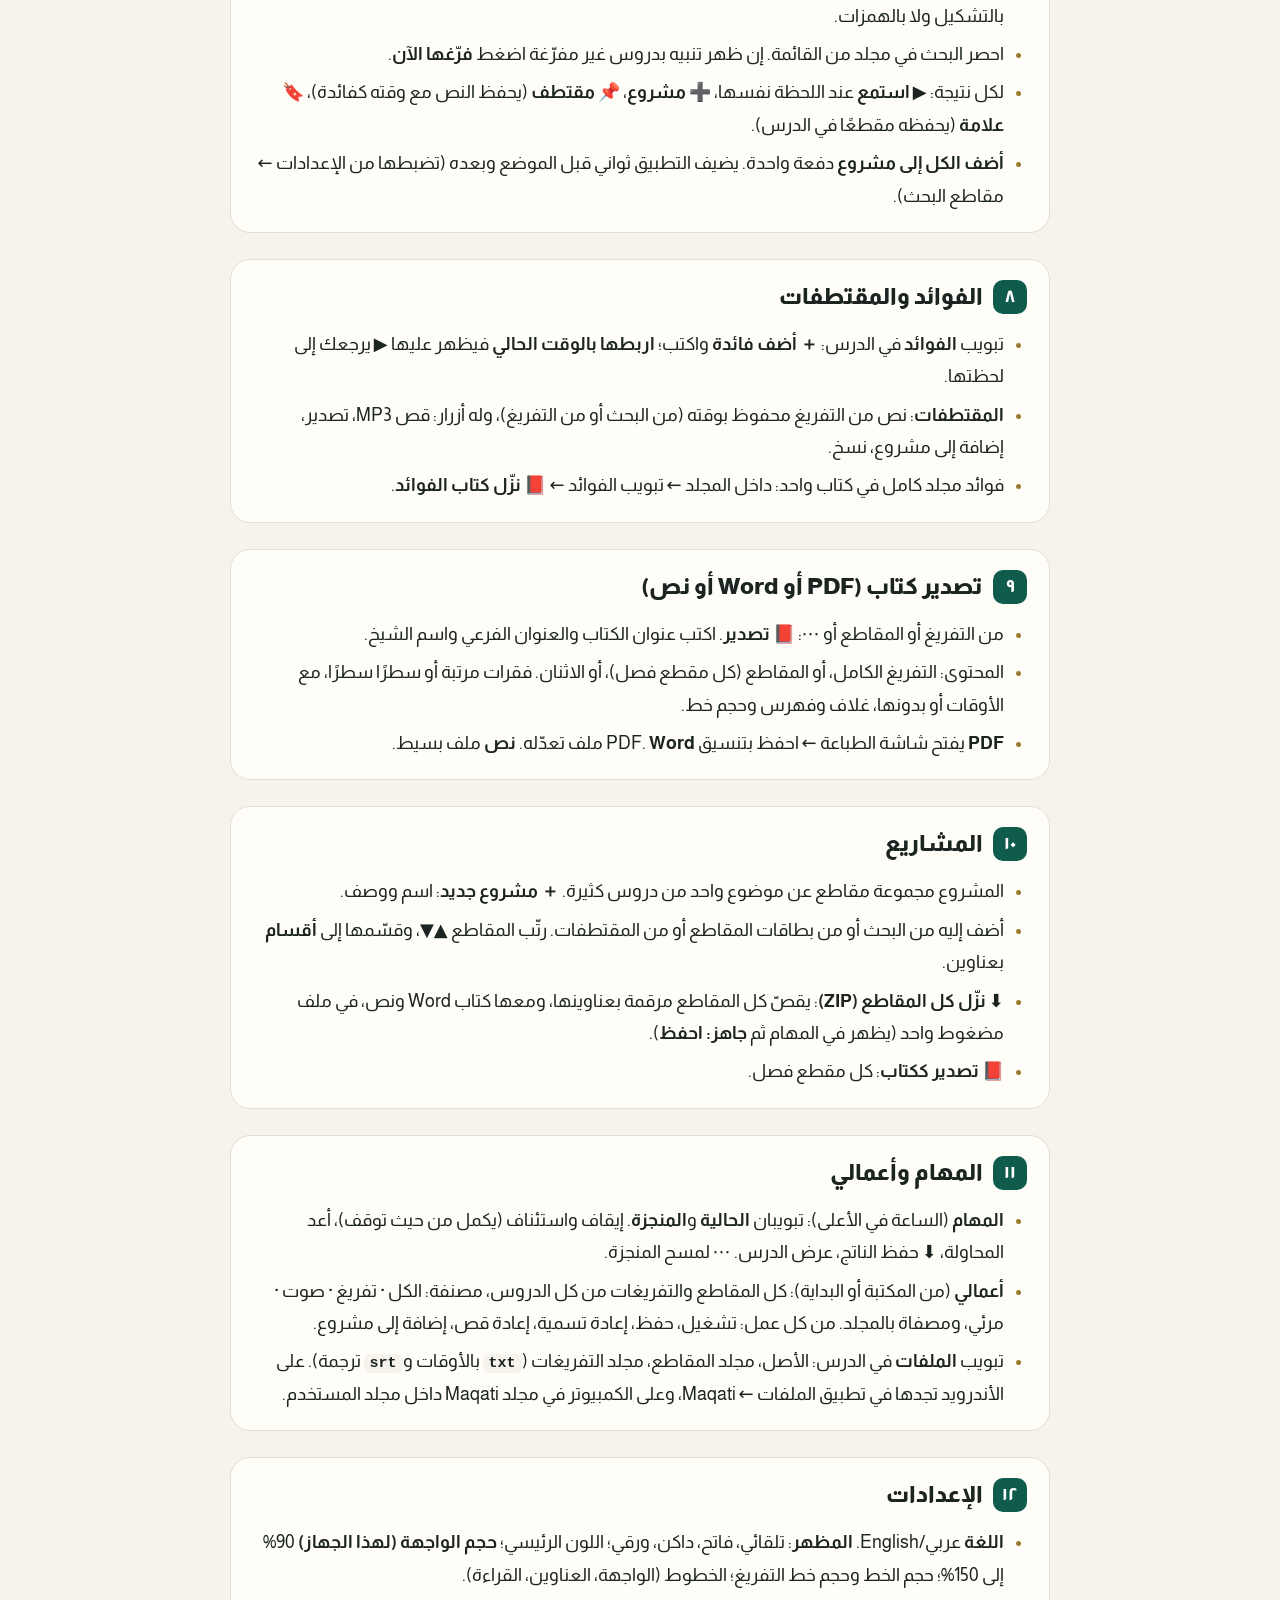
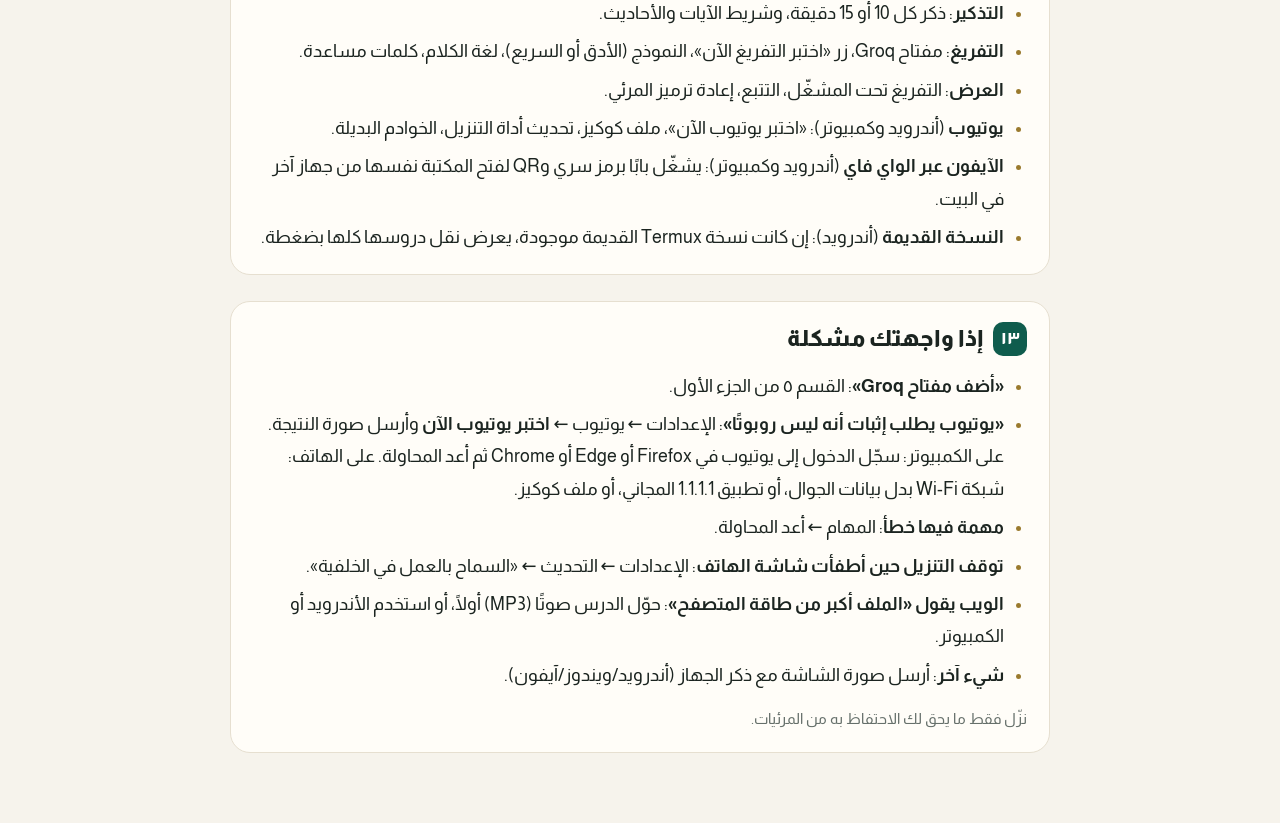
==== commit ab6dc82d: "5.1.2: the project moves to agaatworld/Maqatei (updates, download links, web address) Co-Authored-By" ====
--- a/guide/index.html
+++ b/guide/index.html
@@ -46,14 +46,14 @@
 <header style="display:grid;gap:10px">
   <h1>دليل «مقاطع»: التثبيت والاستخدام</h1>
   <p class="mute">كل الأجهزة تعرض تحذيرًا عند تثبيت برنامج من خارج المتجر، لأن البرنامج غير مسجّل في المتاجر (وهذا يبقيه مجانيًا). التحذير طبيعي، وفي كل قسم أدناه الخطوة التي تتجاوزه مرة واحدة.</p>
-  <div class="btns"><a class="btn" href="https://github.com/beaconcrest8/maqati/releases/latest">صفحة التنزيل (أندرويد · ويندوز · ماك)</a><a class="btn alt" href="https://beaconcrest8.github.io/maqati/open/">نسخة الويب (آيفون · آيباد · أي كمبيوتر)</a></div>
+  <div class="btns"><a class="btn" href="https://github.com/agaatworld/Maqatei/releases/latest">صفحة التنزيل (أندرويد · ويندوز · ماك)</a><a class="btn alt" href="https://agaatworld.github.io/Maqatei/open/">نسخة الويب (آيفون · آيباد · أي كمبيوتر)</a></div>
   <nav class="nav"><a href="#android">أندرويد</a><a href="#windows">ويندوز</a><a href="#mac">ماك</a><a href="#iphone">آيفون وآيباد</a><a href="#groq">مفتاح التفريغ</a><a href="#update">التحديثات</a><a href="#use">الاستخدام</a><a href="#tips">إذا واجهتك مشكلة</a></nav>
 </header>
 
 <section id="android">
   <h2><span class="n">١</span>أندرويد</h2>
   <ol>
-    <li>افتح <a href="https://github.com/beaconcrest8/maqati/releases/latest">صفحة التنزيل</a> من متصفح الهاتف.</li>
+    <li>افتح <a href="https://github.com/agaatworld/Maqatei/releases/latest">صفحة التنزيل</a> من متصفح الهاتف.</li>
     <li>تحت كلمة <b class="k">Assets</b> اضغط الملف الذي ينتهي بـ <code>arm64-v8a.apk</code> (هذا لمعظم الهواتف). إن قال الهاتف بعد ذلك إن الملف لا يناسبه، عد وحمّل الذي ينتهي بـ <code>armeabi-v7a.apk</code>.</li>
     <li>قد يقول المتصفح «هذا النوع من الملفات قد يضر بجهازك»: اضغط <b class="k">تنزيل على أي حال</b> / <b class="k">Download anyway</b>.</li>
     <li>بعد التنزيل اضغط الملف (من شريط الإشعارات أو من تطبيق «الملفات» ← التنزيلات).</li>
@@ -70,7 +70,7 @@
 <section id="windows">
   <h2><span class="n">٢</span>ويندوز</h2>
   <ol>
-    <li>من <a href="https://github.com/beaconcrest8/maqati/releases/latest">صفحة التنزيل</a> اضغط الملف <code>Maqati-…-windows.exe</code> (نحو 115 ميغابايت).</li>
+    <li>من <a href="https://github.com/agaatworld/Maqatei/releases/latest">صفحة التنزيل</a> اضغط الملف <code>Maqati-…-windows.exe</code> (نحو 115 ميغابايت).</li>
     <li>قد يقول المتصفح إن الملف «غير شائع» أو «قد يكون خطرًا»: في Edge اضغط <b class="k">…</b> بجانب التنزيل ثم <b class="k">الاحتفاظ</b> (Keep) ثم <b class="k">الاحتفاظ على أي حال</b>. في Chrome اضغط السهم ثم <b class="k">Keep</b>.</li>
     <li>افتح الملف من مجلد التنزيلات بنقرة مزدوجة.</li>
   </ol>
@@ -86,7 +86,7 @@
 <section id="mac">
   <h2><span class="n">٣</span>ماك (Apple Silicon: M1 وما بعده)</h2>
   <ol>
-    <li>من <a href="https://github.com/beaconcrest8/maqati/releases/latest">صفحة التنزيل</a> اضغط <code>Maqati-…-mac-apple-silicon.zip</code>.</li>
+    <li>من <a href="https://github.com/agaatworld/Maqatei/releases/latest">صفحة التنزيل</a> اضغط <code>Maqati-…-mac-apple-silicon.zip</code>.</li>
     <li>افتح الملف المضغوط؛ يظهر <b>Maqati.app</b>. اسحبه إلى مجلد <b>Applications</b> (التطبيقات).</li>
     <li><b>لا تفتحه بنقرة مزدوجة أول مرة.</b> اضغط عليه بزر الفأرة الأيمن (أو Control + نقرة) ثم <b class="k">Open</b> / <b class="k">فتح</b>، ثم في الرسالة اضغط <b class="k">Open</b> مرة أخرى.</li>
   </ol>
@@ -99,7 +99,7 @@
   <h2><span class="n">٤</span>آيفون وآيباد (نسخة الويب)</h2>
   <p>لا يوجد ملف تثبيت للآيفون؛ البرنامج نفسه يعمل داخل Safari، ويُثبّت كأيقونة على الشاشة. النسخة واحدة للآيفون والآيباد.</p>
   <ol>
-    <li>افتح هذا الرابط في <b>Safari</b> (ليس Chrome): <a href="https://beaconcrest8.github.io/maqati/open/">beaconcrest8.github.io/maqati/open</a></li>
+    <li>افتح هذا الرابط في <b>Safari</b> (ليس Chrome): <a href="https://agaatworld.github.io/Maqatei/open/">agaatworld.github.io/Maqatei/open</a></li>
     <li>انتظر أول تحميل (نحو 50 ميغابايت، مرة واحدة).</li>
     <li>اضغط زر <b class="k">المشاركة</b> (المربع الذي يخرج منه سهم، أسفل الشاشة في الآيفون وأعلى الشاشة في الآيباد).</li>
     <li>انزل في القائمة واختر <b class="k">إضافة إلى الشاشة الرئيسية</b> (Add to Home Screen) ثم <b class="k">إضافة</b>.</li>
